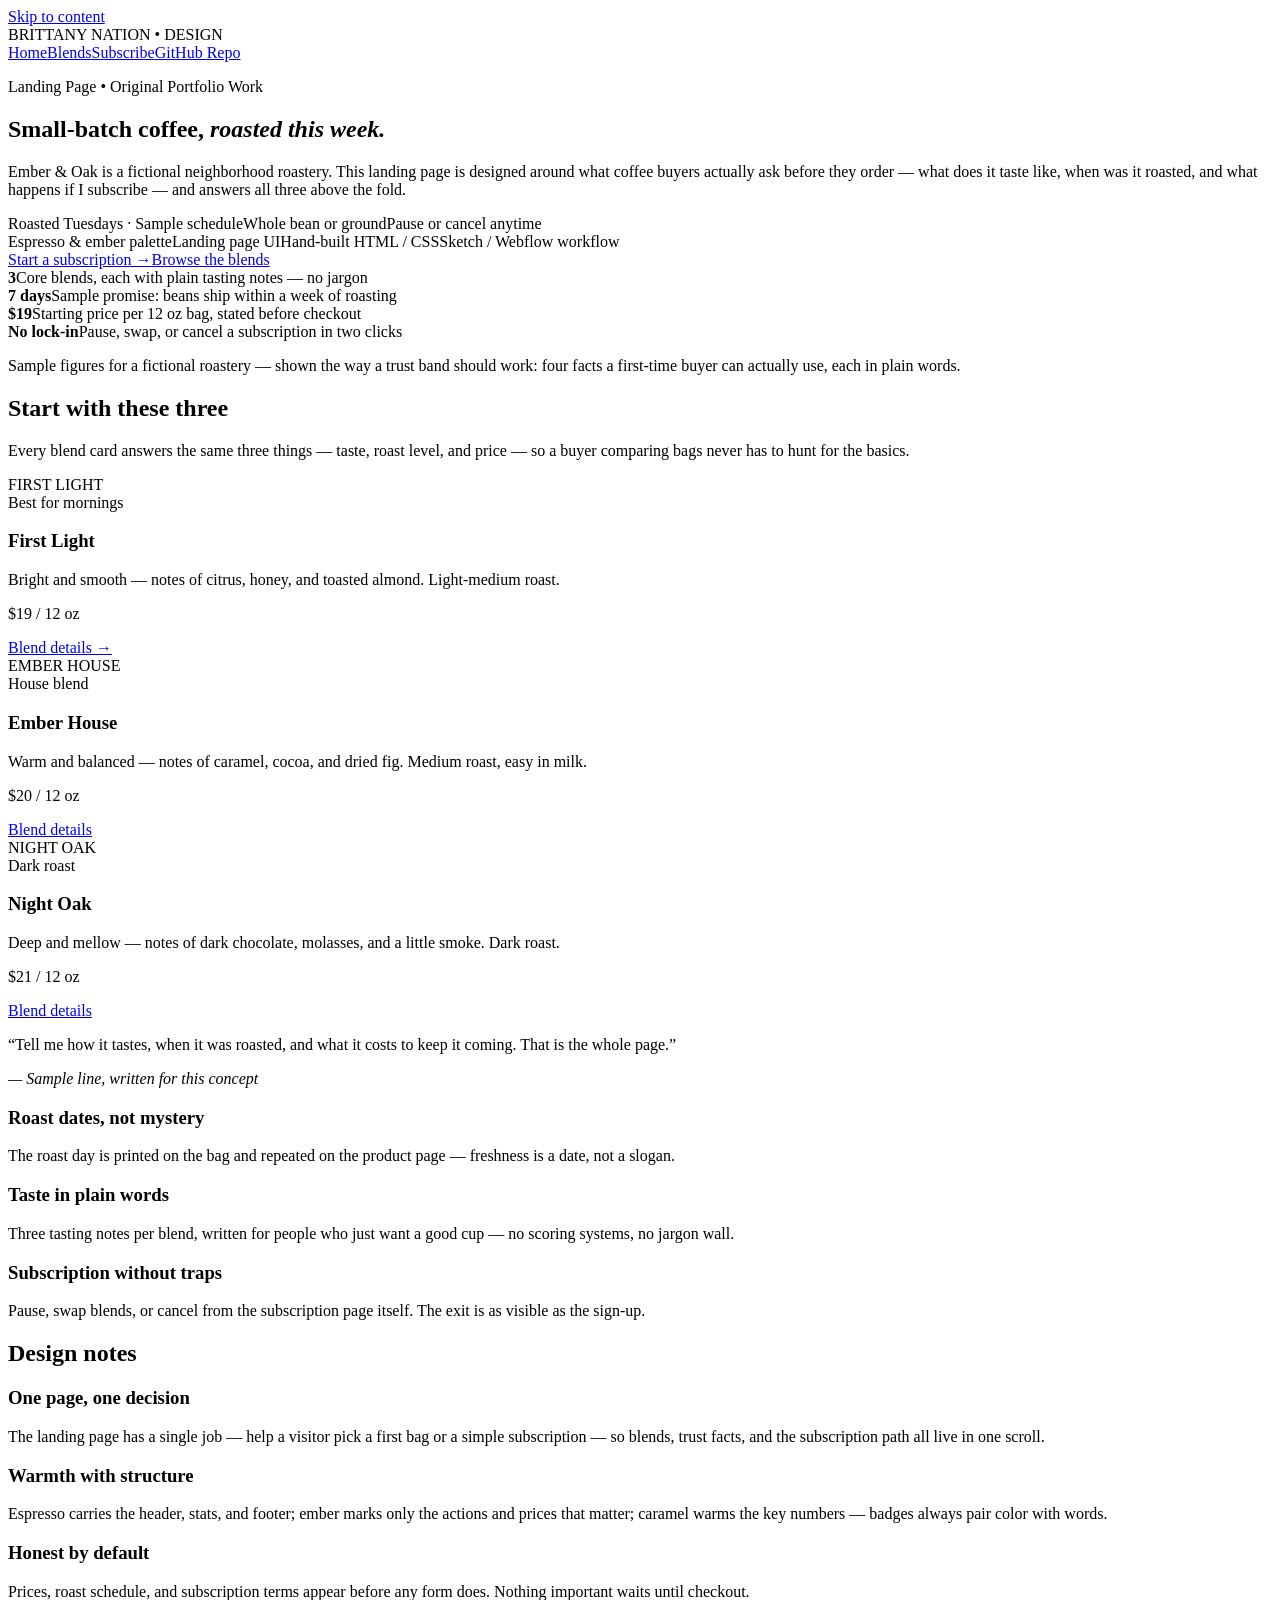
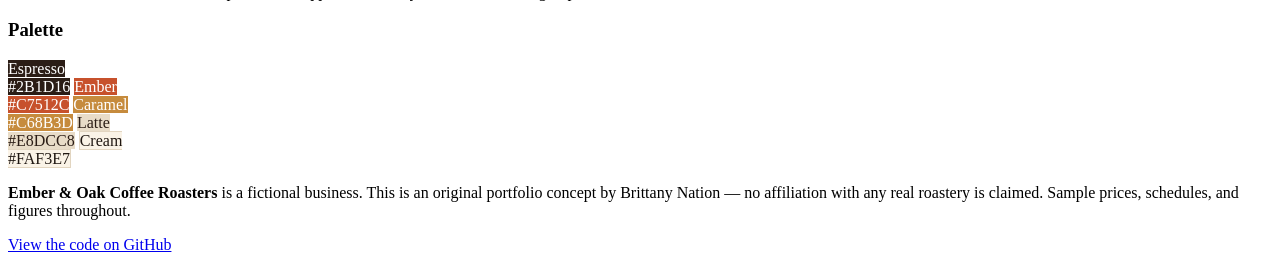
==== index.html @ 88fc14f2 "Add index.html — Ember & Oak Coffee Roasters landing page UI concept" ====
<!doctype html>
<html lang="en">
<head>
<meta charset="utf-8">
<meta name="viewport" content="width=device-width, initial-scale=1">
<title>Ember &amp; Oak Coffee Roasters — Landing Page UI Concept | Brittany Nation</title>
<meta name="description" content="Ember & Oak is an original landing page UI concept for a fictional small-batch coffee roastery — three blends with tasting notes up front, a simple subscription, and roast dates stated before checkout, in espresso, caramel, and ember.">
<meta property="og:type" content="website">
<meta property="og:title" content="Ember &amp; Oak Coffee Roasters — Landing Page UI Concept | Brittany Nation">
<meta property="og:description" content="An original landing page concept — small-batch coffee with tasting notes, roast dates, and a simple subscription, in espresso, caramel &amp; ember. Designed by Brittany Nation (Sketch / Webflow workflow, hand-built HTML/CSS).">
<meta property="og:url" content="https://brittanynation.github.io/coffee-roastery-landing/">
<meta property="og:image" content="https://brittanynation.github.io/coffee-roastery-landing/og-image.png">
<meta property="og:image:width" content="1200">
<meta property="og:image:height" content="627">
<meta name="twitter:card" content="summary_large_image">
<meta name="twitter:title" content="Ember &amp; Oak Coffee Roasters — Landing Page UI Concept | Brittany Nation">
<meta name="twitter:description" content="Landing page UI concept for a fictional small-batch coffee roastery. Espresso, caramel &amp; ember. Original portfolio work by Brittany Nation.">
<meta name="twitter:image" content="https://brittanynation.github.io/coffee-roastery-landing/og-image.png">
<link rel="stylesheet" href="styles.css">
</head>
<body>
<a class="skip" href="#main">Skip to content</a>
<header class="topbar"><div class="wrap"><div class="brand">BRITTANY NATION <span>• DESIGN</span></div><nav class="nav" aria-label="Project"><a href="index.html" aria-current="page">Home</a><a href="blends.html">Blends</a><a href="subscribe.html">Subscribe</a><a href="https://github.com/BrittanyNation/coffee-roastery-landing">GitHub Repo</a></nav></div></header>
<main id="main"><div class="wrap">
  <section class="hero">
    <p class="eyebrow">Landing Page • Original Portfolio Work</p>
    <h1>Small-batch coffee, <em>roasted this week.</em></h1>
    <p class="lede">Ember &amp; Oak is a fictional neighborhood roastery. This landing page is designed around what coffee buyers actually ask before they order — what does it taste like, when was it roasted, and what happens if I subscribe — and answers all three above the fold.</p>
    <div class="meta-row"><span>Roasted Tuesdays · Sample schedule</span><span>Whole bean or ground</span><span>Pause or cancel anytime</span></div>
    <div class="pills"><span class="pill">Espresso &amp; ember palette</span><span class="pill">Landing page UI</span><span class="pill">Hand-built HTML / CSS</span><span class="pill">Sketch / Webflow workflow</span></div>
    <div class="cta-row"><a class="btn btn-ember" href="subscribe.html">Start a subscription →</a><a class="btn btn-ghost" href="blends.html">Browse the blends</a></div>
  </section>

  <section aria-label="The roastery at a glance">
    <div class="stats">
      <div class="stat"><strong>3</strong><span>Core blends, each with plain tasting notes — no jargon</span></div>
      <div class="stat"><strong>7 days</strong><span>Sample promise: beans ship within a week of roasting</span></div>
      <div class="stat"><strong>$19</strong><span>Starting price per 12 oz bag, stated before checkout</span></div>
      <div class="stat"><strong>No lock-in</strong><span>Pause, swap, or cancel a subscription in two clicks</span></div>
    </div>
    <p class="hint">Sample figures for a fictional roastery — shown the way a trust band should work: four facts a first-time buyer can actually use, each in plain words.</p>
  </section>

  <section aria-label="Featured blends">
    <h2>Start with these three</h2>
    <p class="hint">Every blend card answers the same three things — taste, roast level, and price — so a buyer comparing bags never has to hunt for the basics.</p>
    <div class="grid3">
      <article class="card">
        <div class="card-visual v-first">FIRST LIGHT</div>
        <div class="card-body"><span class="badge badge-ember">Best for mornings</span><h3>First Light</h3><p>Bright and smooth — notes of citrus, honey, and toasted almond. Light-medium roast.</p><p class="price">$19 / 12 oz</p><a class="btn btn-primary" href="blends.html">Blend details →</a></div>
      </article>
      <article class="card">
        <div class="card-visual v-second">EMBER HOUSE</div>
        <div class="card-body"><span class="badge">House blend</span><h3>Ember House</h3><p>Warm and balanced — notes of caramel, cocoa, and dried fig. Medium roast, easy in milk.</p><p class="price">$20 / 12 oz</p><a class="btn btn-ghost" href="blends.html">Blend details</a></div>
      </article>
      <article class="card">
        <div class="card-visual v-third">NIGHT OAK</div>
        <div class="card-body"><span class="badge">Dark roast</span><h3>Night Oak</h3><p>Deep and mellow — notes of dark chocolate, molasses, and a little smoke. Dark roast.</p><p class="price">$21 / 12 oz</p><a class="btn btn-ghost" href="blends.html">Blend details</a></div>
      </article>
    </div>
  </section>

  <section aria-label="Why buyers choose Ember and Oak">
    <div class="story"><p>“Tell me how it tastes, when it was roasted, and what it costs to keep it coming. That is the whole page.”</p><cite>— Sample line, written for this concept</cite></div>
    <div class="notes">
      <div class="note"><h3>Roast dates, not mystery</h3><p>The roast day is printed on the bag and repeated on the product page — freshness is a date, not a slogan.</p></div>
      <div class="note"><h3>Taste in plain words</h3><p>Three tasting notes per blend, written for people who just want a good cup — no scoring systems, no jargon wall.</p></div>
      <div class="note"><h3>Subscription without traps</h3><p>Pause, swap blends, or cancel from the subscription page itself. The exit is as visible as the sign-up.</p></div>
    </div>
  </section>

  <section aria-label="Design notes">
    <h2>Design notes</h2>
    <div class="notes">
      <div class="note"><h3>One page, one decision</h3><p>The landing page has a single job — help a visitor pick a first bag or a simple subscription — so blends, trust facts, and the subscription path all live in one scroll.</p></div>
      <div class="note"><h3>Warmth with structure</h3><p>Espresso carries the header, stats, and footer; ember marks only the actions and prices that matter; caramel warms the key numbers — badges always pair color with words.</p></div>
      <div class="note"><h3>Honest by default</h3><p>Prices, roast schedule, and subscription terms appear before any form does. Nothing important waits until checkout.</p></div>
    </div>
    <h3 style="color:var(--espresso)">Palette</h3>
    <div class="swatch">
      <span style="background:#2B1D16;color:#fff">Espresso<br>#2B1D16</span>
      <span style="background:#C7512C;color:#fff">Ember<br>#C7512C</span>
      <span style="background:#C68B3D;color:#fff">Caramel<br>#C68B3D</span>
      <span style="background:#E8DCC8;color:#2B1D16">Latte<br>#E8DCC8</span>
      <span style="background:#FAF3E7;border:1px solid #E2D5C0;color:#1F1712">Cream<br>#FAF3E7</span>
    </div>
  </section>
</div></main>
<footer><div class="wrap"><p><strong>Ember &amp; Oak Coffee Roasters</strong> is a fictional business. This is an original portfolio concept by Brittany Nation — no affiliation with any real roastery is claimed. Sample prices, schedules, and figures throughout.</p><p><a href="https://github.com/BrittanyNation/coffee-roastery-landing">View the code on GitHub</a></p></div></footer>
</body>
</html>
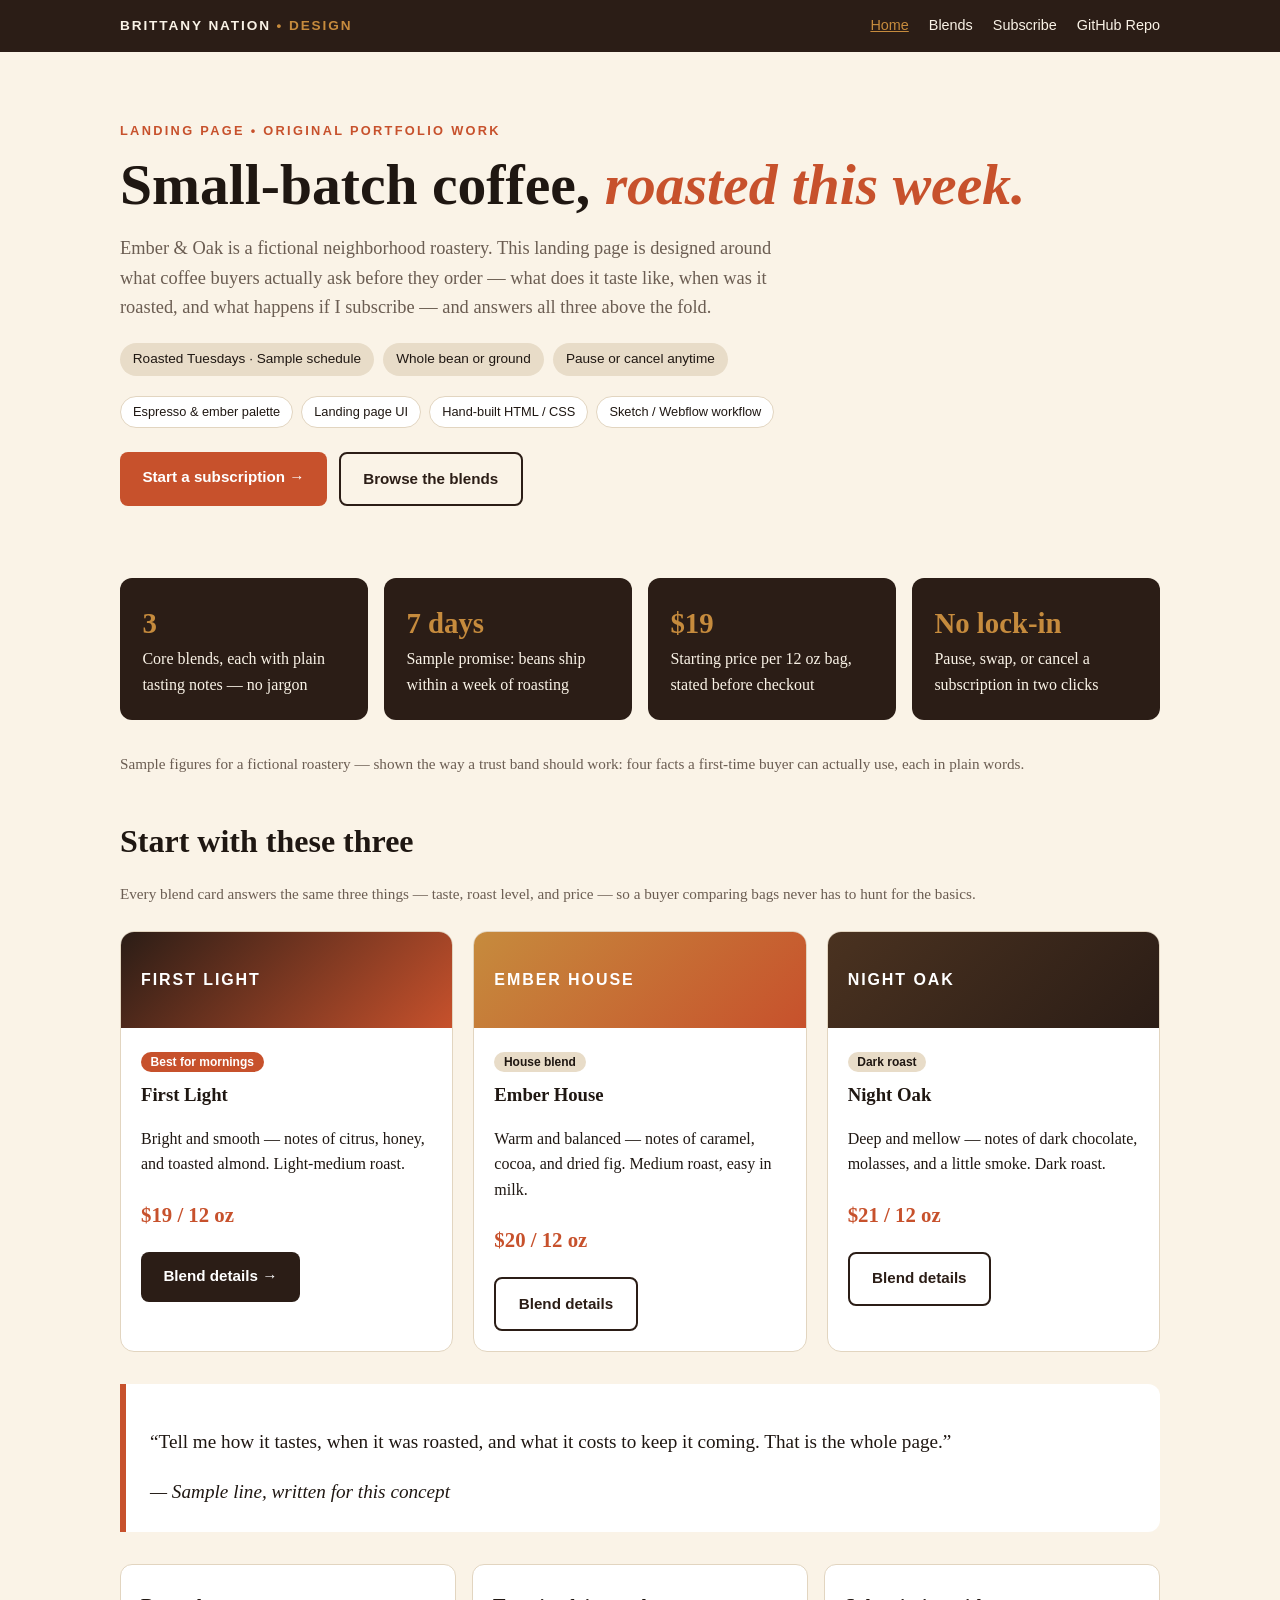
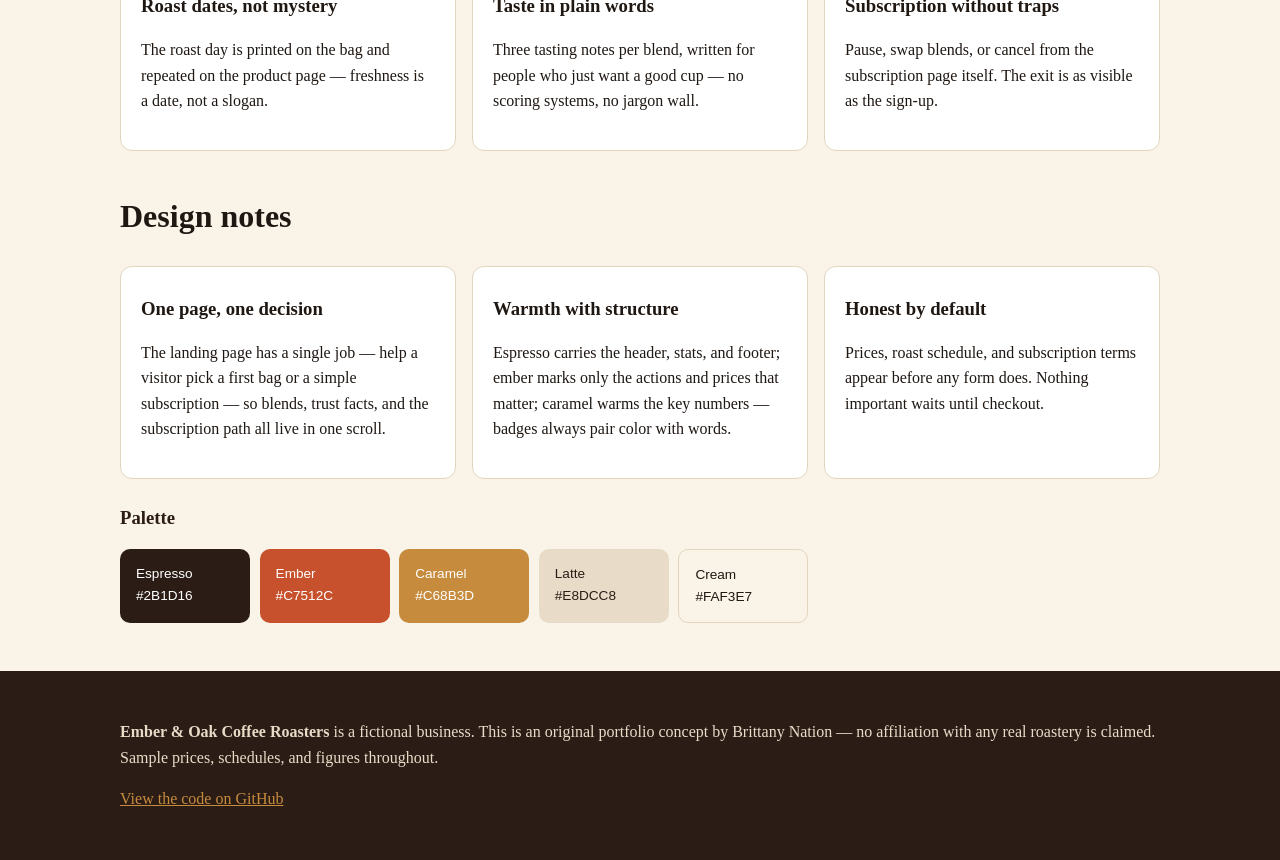
==== commit 103c9932: "Make site fully functional: working client-side JavaScript" ====
--- a/index.html
+++ b/index.html
@@ -87,5 +87,6 @@
   </section>
 </div></main>
 <footer><div class="wrap"><p><strong>Ember &amp; Oak Coffee Roasters</strong> is a fictional business. This is an original portfolio concept by Brittany Nation — no affiliation with any real roastery is claimed. Sample prices, schedules, and figures throughout.</p><p><a href="https://github.com/BrittanyNation/coffee-roastery-landing">View the code on GitHub</a></p></div></footer>
+<script src="subscribe.js"></script>
 </body>
 </html>
--- a/styles.css
+++ b/styles.css
@@ -0,0 +1,39 @@
+:root{--espresso:#2B1D16;--ember:#C7512C;--caramel:#C68B3D;--cream:#FAF3E7;--latte:#E8DCC8;--ink:#1F1712;--muted:#6B5D52;--line:#E2D5C0;--white:#fff}
+*{box-sizing:border-box}body{margin:0;font-family:Georgia,'Times New Roman',serif;background:var(--cream);color:var(--ink);line-height:1.6}
+.skip{position:absolute;left:-9999px}.skip:focus{left:1rem;top:1rem;background:#fff;padding:.5rem 1rem;z-index:10}
+.wrap{max-width:1080px;margin:0 auto;padding:0 1.25rem}
+.topbar{background:var(--espresso);color:var(--cream)} .topbar .wrap{display:flex;justify-content:space-between;align-items:center;padding:.9rem 1.25rem;flex-wrap:wrap;gap:.75rem}
+.brand{font-family:Arial,sans-serif;font-weight:700;letter-spacing:.14em;font-size:.85rem}.brand span{color:var(--caramel)}
+.nav{display:flex;gap:1.25rem;flex-wrap:wrap}.nav a{color:var(--cream);text-decoration:none;font-family:Arial,sans-serif;font-size:.9rem}.nav a:hover,.nav a[aria-current]{color:var(--caramel);text-decoration:underline}
+.hero{padding:3.5rem 0 2.5rem}.eyebrow{font-family:Arial,sans-serif;letter-spacing:.18em;text-transform:uppercase;color:var(--ember);font-size:.8rem;font-weight:700}
+h1{font-size:clamp(2.2rem,5vw,3.6rem);line-height:1.08;margin:.5rem 0 1rem}h1 em{color:var(--ember);font-style:italic}
+.lede{font-size:1.15rem;max-width:42rem;color:var(--muted)}
+.meta-row{display:flex;gap:.6rem;flex-wrap:wrap;margin:1.25rem 0}.meta-row span{background:var(--latte);padding:.35rem .8rem;border-radius:999px;font-family:Arial,sans-serif;font-size:.85rem}
+.pills{display:flex;gap:.5rem;flex-wrap:wrap;margin:1rem 0}.pill{border:1px solid var(--line);background:#fff;padding:.3rem .75rem;border-radius:999px;font-family:Arial,sans-serif;font-size:.8rem}
+.cta-row{display:flex;gap:.75rem;flex-wrap:wrap;margin-top:1.5rem}
+.btn{display:inline-block;padding:.8rem 1.4rem;border-radius:8px;text-decoration:none;font-family:Arial,sans-serif;font-weight:700;font-size:.95rem}
+.btn-ember{background:var(--ember);color:#fff}.btn-primary{background:var(--espresso);color:#fff}.btn-ghost{border:2px solid var(--espresso);color:var(--espresso);background:transparent}
+.stats{display:grid;grid-template-columns:repeat(auto-fit,minmax(200px,1fr));gap:1rem;margin:2rem 0}
+.stat{background:var(--espresso);color:var(--cream);padding:1.4rem;border-radius:12px}.stat strong{display:block;font-size:1.8rem;color:var(--caramel)}
+.hint{color:var(--muted);font-size:.95rem}
+h2{font-size:2rem;margin:2.5rem 0 .5rem}h3{margin:.4rem 0}
+.grid3{display:grid;grid-template-columns:repeat(auto-fit,minmax(260px,1fr));gap:1.25rem;margin:1.5rem 0}
+.card{background:#fff;border:1px solid var(--line);border-radius:14px;overflow:hidden}
+.card-visual{padding:2.2rem 1.25rem;color:#fff;font-family:Arial,sans-serif;font-weight:700;letter-spacing:.12em}
+.v-first{background:linear-gradient(135deg,#2B1D16,#C7512C)}.v-second{background:linear-gradient(135deg,#C68B3D,#C7512C)}.v-third{background:linear-gradient(135deg,#4A3220,#2B1D16)}
+.card-body{padding:1.25rem}.badge{background:var(--latte);padding:.2rem .6rem;border-radius:999px;font-family:Arial,sans-serif;font-size:.75rem;font-weight:700}.badge-ember{background:var(--ember);color:#fff}
+.price{font-size:1.3rem;font-weight:700;color:var(--ember)}
+.story{background:#fff;border-left:6px solid var(--ember);padding:1.5rem;border-radius:0 12px 12px 0;margin:2rem 0;font-size:1.2rem}
+.notes{display:grid;grid-template-columns:repeat(auto-fit,minmax(240px,1fr));gap:1rem;margin:1.5rem 0}
+.note{background:#fff;border:1px solid var(--line);border-radius:12px;padding:1.25rem}
+.swatch{display:flex;flex-wrap:wrap;gap:.6rem;margin:1rem 0 2rem}.swatch span{padding:.9rem 1rem;border-radius:10px;font-family:Arial,sans-serif;font-size:.85rem;min-width:130px}
+table{width:100%;border-collapse:collapse;background:#fff;margin:1rem 0}th,td{padding:.8rem;border:1px solid var(--line);text-align:left}th{background:var(--espresso);color:#fff;font-family:Arial,sans-serif}
+.tablewrap{overflow-x:auto}
+form{background:#fff;border:1px solid var(--line);border-radius:14px;padding:1.5rem}
+label{display:block;font-family:Arial,sans-serif;font-weight:700;margin:1rem 0 .3rem;font-size:.9rem}
+input,select,textarea{width:100%;padding:.7rem;border:1px solid var(--line);border-radius:8px;font-size:1rem;background:#fff}
+.check{display:flex;gap:.6rem;align-items:flex-start;margin:.6rem 0}.check input{width:auto;margin-top:.3rem}
+.summary{background:var(--espresso);color:var(--cream);border-radius:14px;padding:1.5rem}.summary strong{color:var(--caramel)}
+.grid2{display:grid;grid-template-columns:1.4fr 1fr;gap:1.5rem;align-items:start;margin:1.5rem 0}@media(max-width:760px){.grid2{grid-template-columns:1fr}}
+details{background:#fff;border:1px solid var(--line);border-radius:10px;padding:1rem;margin:.6rem 0}summary{font-weight:700;cursor:pointer}
+footer{background:var(--espresso);color:var(--latte);padding:2rem 0;margin-top:3rem}footer a{color:var(--caramel)}
